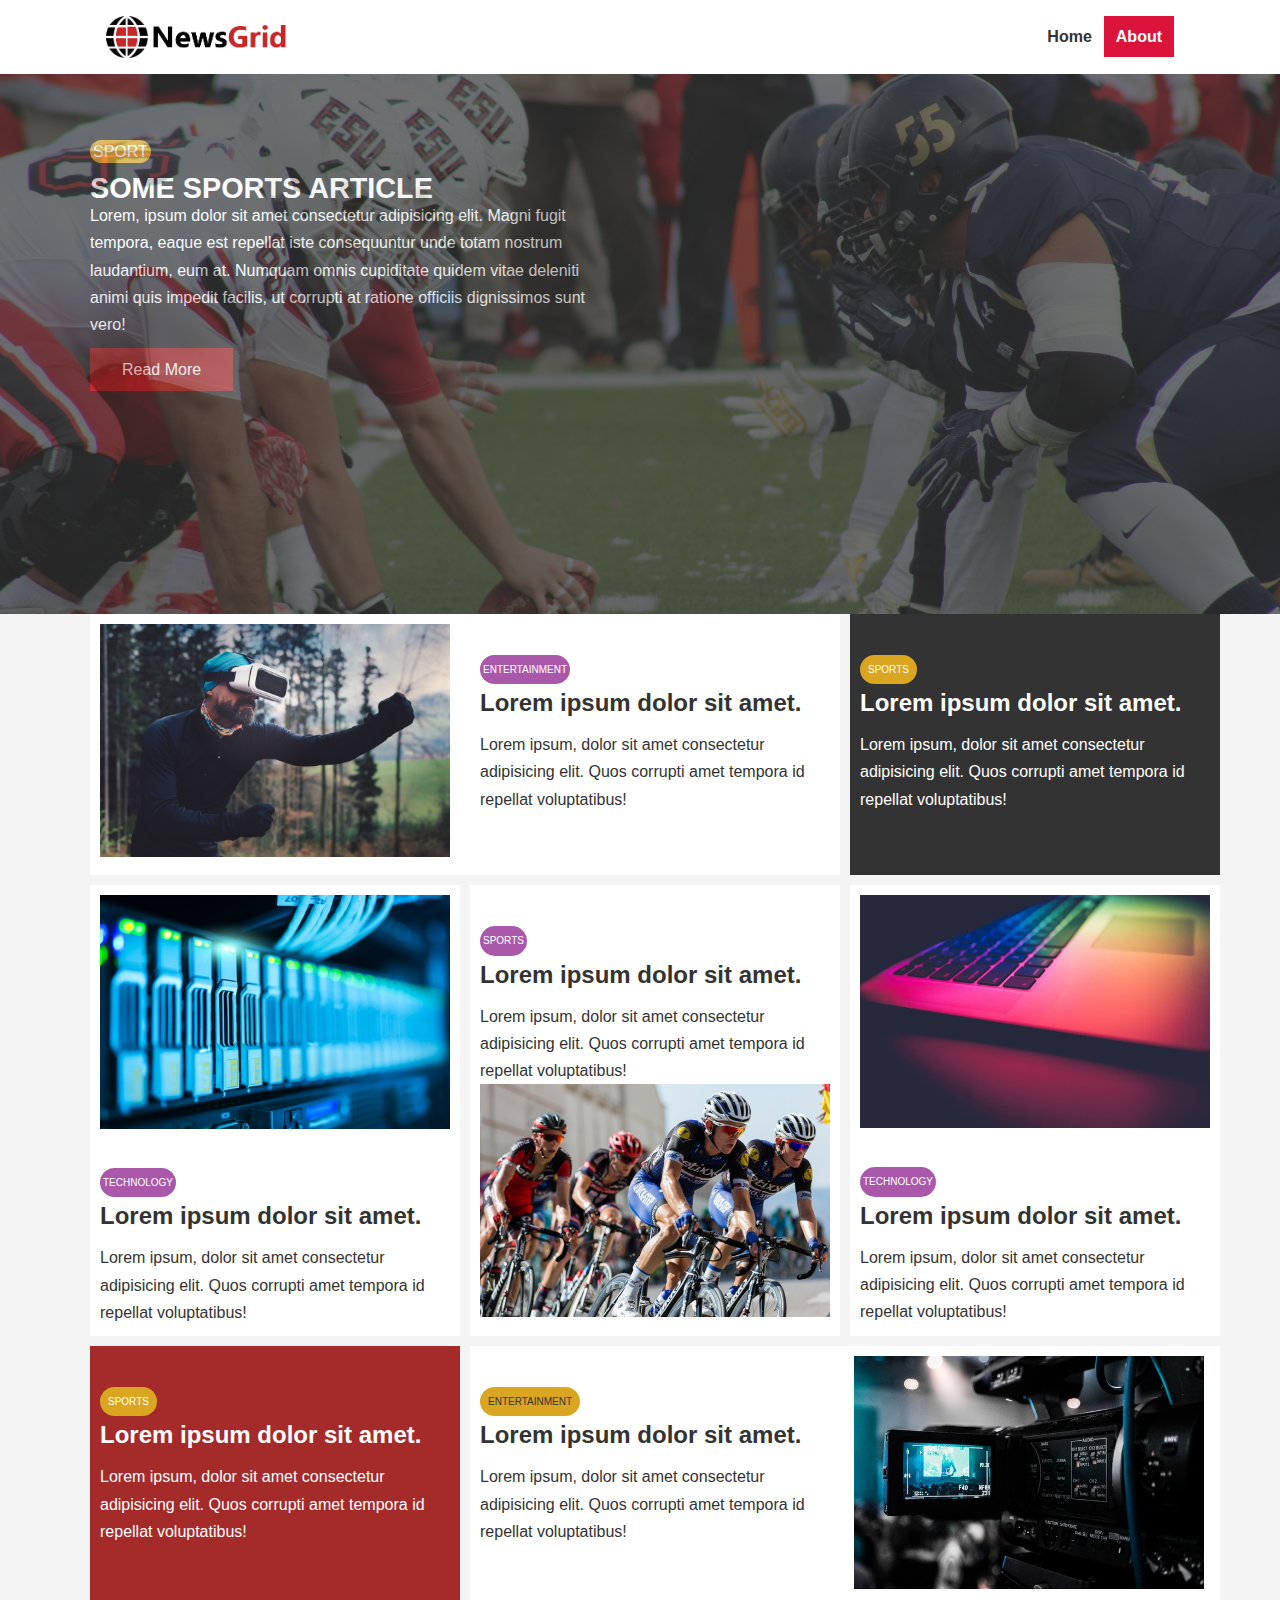
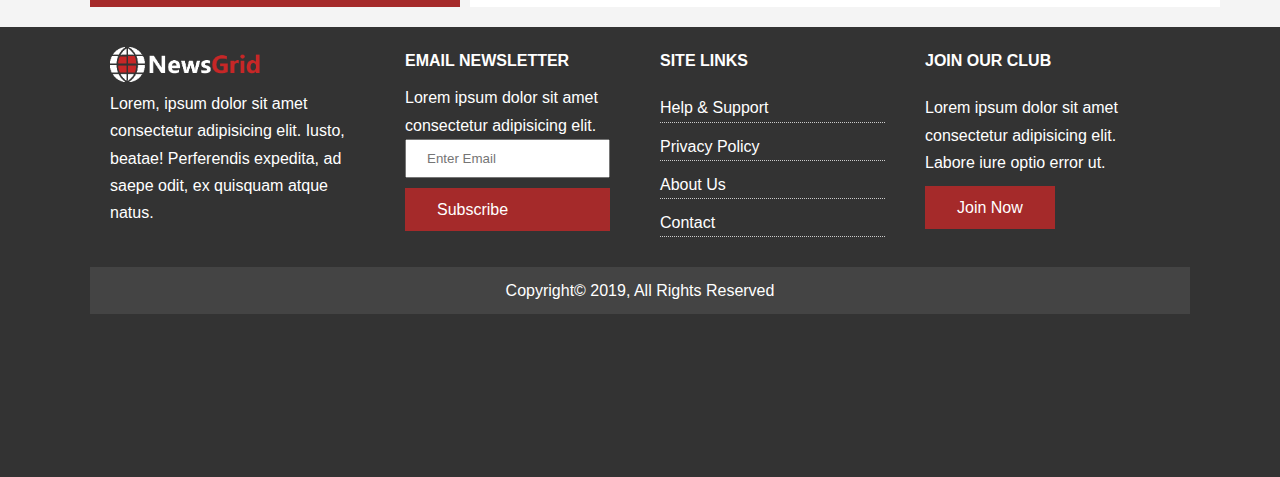
==== index.html @ 3640a7b9 "first commit" ====
<!DOCTYPE html>
<html lang="en">

<head>
  <meta charset="UTF-8">
  <meta http-equiv="X-UA-Compatible" content="IE=edge">
  <meta name="viewport" content="width=device-width, initial-scale=1.0">
  <link rel="stylesheet" href="./Css/style.css">
  <link rel="stylesheet" href="./Css/mobile.css">
  <link rel="stylesheet" href="./Css/Utilities.css">
  <link rel="stylesheet" href="https://cdnjs.cloudflare.com/ajax/libs/font-awesome/6.2.0/css/all.min.css"
    integrity="sha512-xh6O/CkQoPOWDdYTDqeRdPCVd1SpvCA9XXcUnZS2FmJNp1coAFzvtCN9BmamE+4aHK8yyUHUSCcJHgXloTyT2A=="
    crossorigin="anonymous" referrerpolicy="no-referrer" />
    <link rel="shortcut icon" type="image/x-icon" href="favicon.ico">
  <title>News Website | Welcome</title>
</head>

<body>
  <header>
    <nav id="navbar">
      <div class="container">
        <img src="img/logo.png" alt="Newslogo" class="logo">
        <div class="social-icons">
          <a href="http://facebook.com" target="_blank"><i class="fab fa-facebook fa-2x"></i></a>
          <a href="http://twitter.com" target="_blank"><i class="fab fa-twitter fa-2x"></i></a>
          <a href="http://instagram.com" target="_blank"><i class="fab fa-instagram fa-2x"></i></a>
          <a href="http://youtube.com" target="_blank"><i class="fab fa-youtube fa-2x"></i></a>
        </div>
        <ul>
          <li><a href="index.html"  >Home</a></li>
          <li><a href="about.html" class="current">About</a></li>
        </ul>
      </div>
    </nav>
    <div id="showcase">
      <div class="container">
        <div class="showcase-content">
          <span>SPORT</span>
          <h2>SOME SPORTS ARTICLE</h2>
          <p>Lorem, ipsum dolor sit amet consectetur adipisicing elit. Magni fugit tempora, eaque est repellat iste
            consequuntur unde totam nostrum laudantium, eum at. Numquam omnis cupiditate quidem vitae deleniti animi
            quis
            impedit facilis, ut corrupti at ratione officiis dignissimos sunt vero!</p>
          <a href="#" class="btn">Read More</a>
        </div>
      </div>

    </div>
  </header>
  <main>
    <article id="news-article">
      <div class="container">
        <div class="box box-1">
          <div class="article-1">
            <div class="article-img">
              <img src="./img/articles/ent1.jpg" alt="article-1">
              <div class="article1-content">
                <span class="span">ENTERTAINMENT</span>
                <h2>Lorem ipsum dolor sit amet.</h2>
                <p>Lorem ipsum, dolor sit amet consectetur adipisicing elit. Quos corrupti amet tempora id repellat
                  voluptatibus!</p>
              </div>
            </div>
          </div>
        </div>
        <div class="box box-2">
          <div class="article2-content">
            <span class="span">SPORTS</span>
            <h2>Lorem ipsum dolor sit amet.</h2>
            <p>Lorem ipsum, dolor sit amet consectetur adipisicing elit. Quos corrupti amet tempora id repellat
              voluptatibus!</p>
          </div>
        </div>
        <div class="box box-3">
          <div class="article-1">
            <div class="article-img">
              <img src="./img/articles/tech1.jpg" alt="article-1">
              <div class="article1-content">
                <span class="span">TECHNOLOGY</span>
                <h2>Lorem ipsum dolor sit amet.</h2>
                <p>Lorem ipsum, dolor sit amet consectetur adipisicing elit. Quos corrupti amet tempora id repellat
                  voluptatibus!</p>
              </div>
            </div>
          </div>
        </div>
        <div class="box box-4">
          <div class="article-1">
            <div class="article-img">
              <div class="article1-content">
                <span class="span">SPORTS</span>
                <h2>Lorem ipsum dolor sit amet.</h2>
                <p>Lorem ipsum, dolor sit amet consectetur adipisicing elit. Quos corrupti amet tempora id repellat
                  voluptatibus!</p>
              </div>
              <img src="./img/articles/sports1.jpg" alt="article-1">
            </div>
          </div>
        </div>
        <div class="box box-5">
          <div class="article-1">
            <div class="article-img">
              <img src="./img/articles/tech2.jpg" alt="article-1">
              <div class="article1-content">
                <span class="span">TECHNOLOGY</span>
                <h2>Lorem ipsum dolor sit amet.</h2>
                <p>Lorem ipsum, dolor sit amet consectetur adipisicing elit. Quos corrupti amet tempora id repellat
                  voluptatibus!</p>
              </div>
            </div>
          </div>
        </div>
        <div class="box box-6">
          <div class="article2-content">
            <span class="span">SPORTS</span>
            <h2>Lorem ipsum dolor sit amet.</h2>
            <p>Lorem ipsum, dolor sit amet consectetur adipisicing elit. Quos corrupti amet tempora id repellat
              voluptatibus!</p>
          </div>
        </div>
        <div class="box box-7">
          <div class="article-1">
            <div class="article-img">
              <div class="article-content">
                <span class="span">ENTERTAINMENT</span>
                <h2>Lorem ipsum dolor sit amet.</h2>
                <p>Lorem ipsum, dolor sit amet consectetur adipisicing elit. Quos corrupti amet tempora id repellat
                  voluptatibus!</p>
              </div>
              <img src="./img/articles/ent2.jpg" alt="article-1">
            </div>
          </div>
        </div>

      </div>

    </article>
  </main>

  <footer id="main-footer">
    <div class="container">
      <div class="item">
        <div class="item-1">
          <img src="./img/logo_light.png" alt="">
          <p>Lorem, ipsum dolor sit amet consectetur adipisicing elit. Iusto, beatae! Perferendis expedita, ad saepe
            odit, ex quisquam atque natus.
          </p>
        </div>
        <div class="item-2">
          <h2>EMAIL NEWSLETTER</h2>
          <P>Lorem ipsum dolor sit amet consectetur adipisicing elit.</P>
          <input type="email" name="email" placeholder="Enter Email">
          <a href="#" class="btn">Subscribe</a>
        </div>
        <div class="item-3">
          <h2>SITE LINKS</h2>
          <ul>
            <li> <a href="">Help & Support</a> </li>
            <li><a href="#">Privacy Policy</a></li>
            <li><a href="#">About Us</a></li>
            <li><a href="#">Contact</a></li>
          </ul>
        </div>
        <div class="item-4">
          <h2>JOIN OUR CLUB</h2>
          <p>Lorem ipsum dolor sit amet consectetur adipisicing elit. Labore iure optio error ut.</p>
          <a href="#" class="btn">Join Now</a>
        </div>
      </div>
      <div class="footer">
        <p>Copyright&copy; 2019, All Rights Reserved</p>
      </div>
    </div>
  </footer>
</body>

</html>
---- Css/style.css ----
/* css Reset */
* {
  margin: 0;
  padding: 0;
  box-sizing: border-box;
}
body {
  font-family: Arial, Helvetica, sans-serif;
  line-height: 1.7rem;
  color: #333;
  background: #f4f4f4;
}
ul {
  list-style: none;
}
a {
  text-decoration: none;
  /* color: #fff; */
}

.container {
  max-width: 1100px;
  margin: 0 auto;
}

/* navbar */
#navbar {
  background: #fff;
  position: sticky;
  top: 0;
  z-index: 2;
}

#navbar .container {
  display: grid;
  grid-template-columns: 6fr 3fr 2fr;
  padding: 1rem;
  align-items: center;
}

#navbar .logo {
  width: 180px;
}

#navbar ul {
  justify-self: end;
  display: flex;
}
#navbar ul li a {
  color: #333;
  padding: 0.75rem;
  font-weight: bold;

} 
#navbar ul li a.current
 {
  background-color: crimson;
  color: #fff;
}
#navbar ul li a:hover {
  background: #ccc;
  color: #333;
}
.social-icons a {
  color: rgb(143, 131, 131);
  margin-right: 10px;
}

/* header-showcase */
#showcase {
  position: relative;
  background-color: #333;
  height: 60vh;
  color: #fff;
}
#showcase::before {
  content: '';
  background: url(../img/featured.jpg) no-repeat center center/cover;
  position: absolute;
  top: 0;
  left: 0;
  width: 100%;
  height: 100%;
  opacity: 0.3;
  z-index: 10;
}
.showcase-content {
  width: 500px;
}
.showcase-content span {
  background: goldenrod;
  padding: 3px;
  border-radius: 20px;
}
.showcase-content h2 {
  padding-top: 10px;
  font-size: 1.8rem;
  font-weight: bold;
}
.showcase-content p {
  margin-bottom: 10px;
}
.showcase-content {
  padding-top: 4rem;
}
/* news article */
#news-article .container {
  display: grid;
  grid-template-columns: repeat(3 , 1fr);
  gap: 10px;
  margin-bottom: 20px;
}
.box {
  padding: 10px;
  /* border: 1px solid #ccc; */
  background: #fff;
}
.article-img img {
  width: 350px;
  /* height: 200px; */
}
/* .article-1 {
  display: grid;
  grid-template-columns: repeat(2 / 1fr);
} */
/* article -1  */
.article1-content {
  width: 350px;
  float: right;
  margin-top: 30px;
}
.article1-content span {
  display: inline-block;
  font-size: 10px;
  background: rgb(170, 89, 170);
  color: #fff;
  padding: 1px 3px;
  border-radius: 20px;
  margin-bottom: 5px;
}
.article1-content h2 {
  padding-bottom: 15px;
}
/* article -2 */
.article2-content {
  padding-top: 30px;
}
.article2-content span {
  display: inline-block;
  padding: 1px 8px;
  border-radius: 20px;
  font-size: 10px;
  margin-bottom: 5px;
  background: goldenrod;
}
.article2-content h2 {
  padding-bottom: 15px;
}
/* article 3 */


/* article 7 */
.article-content {
  width: 350px;
  float: left;
  margin-top: 30px;
  margin-right: 1.5rem;
}
.article-content h2 {
  padding-bottom: 15px;
}

/* boxes */
.box-1 {
  grid-column: 1 /span 2;
  grid-row: 1/ span 2;
}
.box-2 {
  grid-column: 3/ span 1;
  grid-row: 1 / span 2;
  background: #333;
  color: #fff;
}
/* .box-3 {

} */
.box-6 {
  background: #a52a2a ;
  color: #fff;
}

.box-7 {
  grid-column: 2 /span 2;
  /* grid-column: 2/ span 3; */
  
}

/* footer */
#main-footer {
  background: #333;
  height: 50vh;
  color: #fff;
}
.item {
  display: grid;
  grid-template-columns: repeat(4 , 1fr);
  padding: 20px;
}

.item .item-1 img {
width: 150px;
}
/* item-2 */
.item .item-2 {
padding: 0 30px;
}
.item .item-2 h2 {
  font-size: 1rem;
  padding-bottom: 10px;
}
.item .item-2 input {
  width: 100%;
  padding: 10px 20px;
  margin-bottom: 10px;
}
.item .item-2 .btn {
  width: 100%;
}
/* item-3 */
.item .item-3 {
  padding: 0 20px;
}
.item .item-3 h2 {
  font-size: 1rem;
  padding-bottom: 20px;
}
.item .item-3 ul li {
  margin-bottom: 10px;
  border-bottom: 1px dotted #ccc;
}
.item .item-3 ul li a {
  color: #fff;
}
.item .item-3 ul li a:hover {
color: #a52a2a;
}

/* item-4 */
.item .item-4 {
  padding: 0 20px;
}
.item .item-4 h2 {
  font-size: 1rem;
  padding-bottom: 20px;
}
.item .item-4 p {
  margin-bottom: 10px;
}
.footer {
  text-align: center;
  background-color: #444;
  padding: 10px;
  /* margin: 10px; */
}

/* about page */
/* #about-info {
  marg
} */
.about-info {
  display: grid;
  grid-template-columns: repeat(2 , 1fr);
  gap: 2rem;
}
.info-content {
  width: 750px;
  background: #fff;
  margin: 20px 0;
  padding: 20px;
}
.info-content h1 {
  font-size: 2rem;
  font-weight: bold;
  padding-bottom: 1rem;
}
.info-card {
  /* background: #f1123f; */
  background: #a52a2a;
  color: #fff;
  padding: 20px;
  margin: 20px 0;
  height: 200px;
}
.info-card p {
  padding: 20px 0;
}
.info-card .btn {
  display: block;
  text-align: center;
}
---- Css/Utilities.css ----
/* button */
.btn {
  display: inline-block;
  padding: .50rem 2rem;
  background: brown;
  color: #fff;
  cursor: pointer;
  border: none;
}
.btn-primary {
  background-color: brown;
}
.btn-primary:hover {
  background: #ccc;
}
.btn:hover {
  background-color: rgb(179, 76, 76);
  color: #fff;
}
.span {
  display: inline-block;
  padding: 1px 8px;
  border-radius: 20px;
  font-size: 10px;
  margin-bottom: 5px;
  background: goldenrod;
}
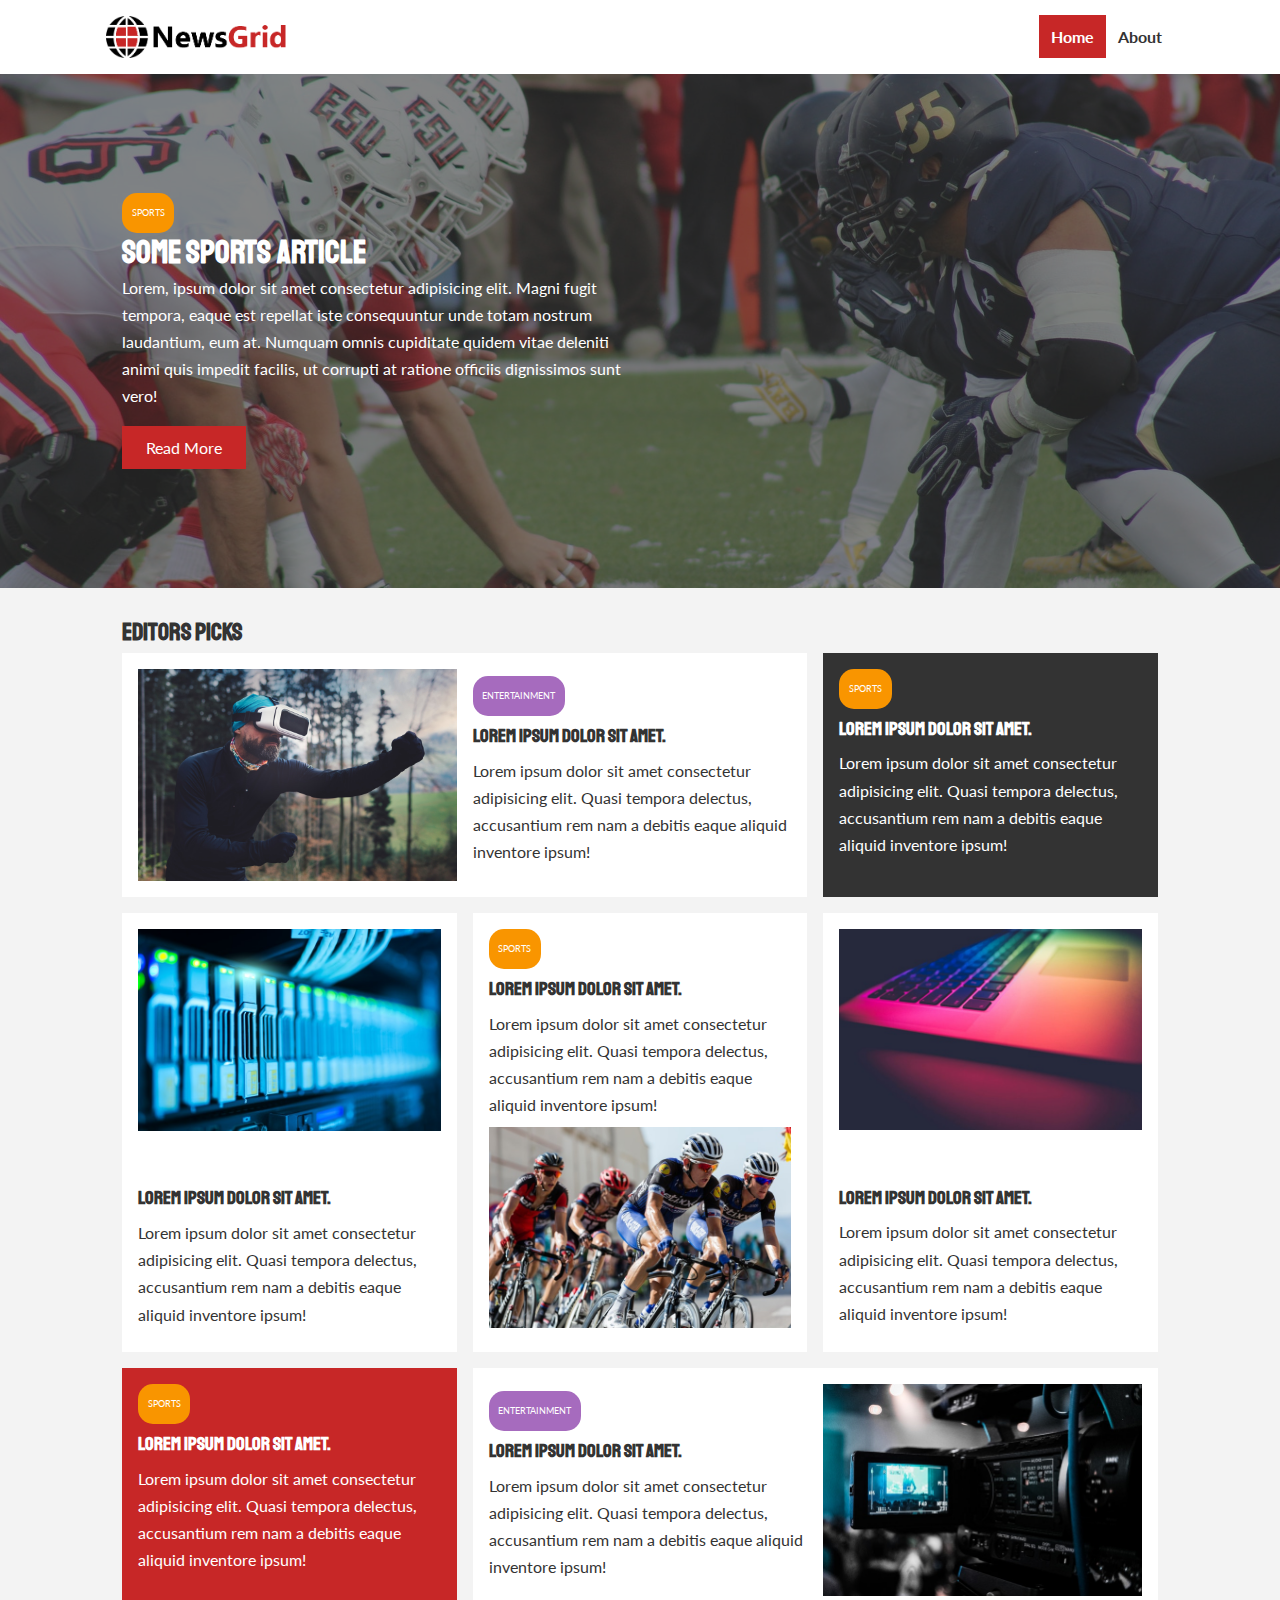
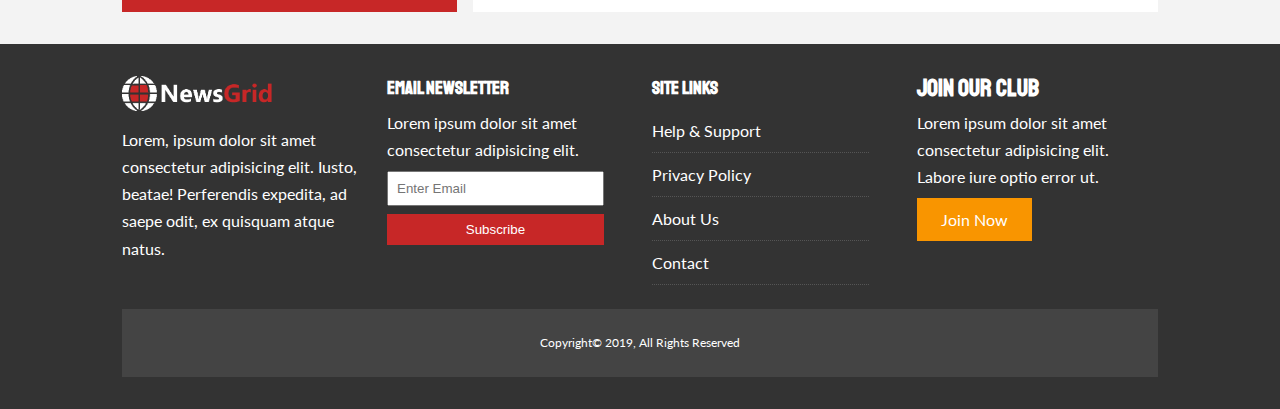
==== commit 6ecd0906: "iteration-2" ====
--- a/index.html
+++ b/index.html
@@ -8,15 +8,17 @@
   <link rel="stylesheet" href="./Css/style.css">
   <link rel="stylesheet" href="./Css/mobile.css">
   <link rel="stylesheet" href="./Css/Utilities.css">
+  <link href="https://fonts.googleapis.com/css2?family=Lato&family=Staatliches&display=swap" rel="stylesheet">
   <link rel="stylesheet" href="https://cdnjs.cloudflare.com/ajax/libs/font-awesome/6.2.0/css/all.min.css"
     integrity="sha512-xh6O/CkQoPOWDdYTDqeRdPCVd1SpvCA9XXcUnZS2FmJNp1coAFzvtCN9BmamE+4aHK8yyUHUSCcJHgXloTyT2A=="
     crossorigin="anonymous" referrerpolicy="no-referrer" />
-    <link rel="shortcut icon" type="image/x-icon" href="favicon.ico">
+  <link rel="shortcut icon" type="image/x-icon" href="favicon.ico">
   <title>News Website | Welcome</title>
 </head>
 
 <body>
   <header>
+    <!-- navbar -->
     <nav id="navbar">
       <div class="container">
         <img src="img/logo.png" alt="Newslogo" class="logo">
@@ -27,147 +29,138 @@
           <a href="http://youtube.com" target="_blank"><i class="fab fa-youtube fa-2x"></i></a>
         </div>
         <ul>
-          <li><a href="index.html"  >Home</a></li>
-          <li><a href="about.html" class="current">About</a></li>
+          <li><a class="current" href="index.html">Home</a></li>
+          <li><a href="about.html">About</a></li>
         </ul>
       </div>
     </nav>
+    <!-- showcase -->
     <div id="showcase">
       <div class="container">
-        <div class="showcase-content">
-          <span>SPORT</span>
-          <h2>SOME SPORTS ARTICLE</h2>
-          <p>Lorem, ipsum dolor sit amet consectetur adipisicing elit. Magni fugit tempora, eaque est repellat iste
-            consequuntur unde totam nostrum laudantium, eum at. Numquam omnis cupiditate quidem vitae deleniti animi
-            quis
-            impedit facilis, ut corrupti at ratione officiis dignissimos sunt vero!</p>
-          <a href="#" class="btn">Read More</a>
+        <div class="showcase-container">
+          <div class="showcase-content">
+            <div class="category category-sports">Sports
+            </div>
+            <h1>SOME SPORTS ARTICLE</h1>
+            <p>Lorem, ipsum dolor sit amet consectetur adipisicing elit. Magni fugit tempora, eaque est repellat iste
+              consequuntur unde totam nostrum laudantium, eum at. Numquam omnis cupiditate quidem vitae deleniti animi
+              quis
+              impedit facilis, ut corrupti at ratione officiis dignissimos sunt vero!</p>
+            <a href="article.html" class="btn btn-primary">Read More</a>
+          </div>
+        </div>
+      </div>
+    </div>
+    </div>
+  </header>
+  <main>
+    <section id="home-articles" class="py-2">
+      <div class="container">
+        <h2>Editors Picks</h2>
+        <div class="articles-container">
+          <article class="card">
+            <img src="./img/articles/ent1.jpg" alt="article-1">
+            <div>
+              <div class="category category-ent">Entertainment</div>
+              <h3>
+                <a href="article.html">Lorem ipsum dolor sit amet.</a>
+              </h3>
+              <p>Lorem ipsum dolor sit amet consectetur adipisicing elit. Quasi tempora delectus, accusantium rem nam a
+                debitis eaque aliquid inventore ipsum!</p>
+            </div>
+          </article>
+          <article class="card bg-dark">
+            <div class="category category-sports">Sports</div>
+            <h3>
+              <a href="article.html">Lorem ipsum dolor sit amet.</a>
+            </h3>
+            <p>Lorem ipsum dolor sit amet consectetur adipisicing elit. Quasi tempora delectus, accusantium rem nam a
+              debitis eaque aliquid inventore ipsum!</p>
+          </article>
+          <article class="card">
+            <img src="./img/articles/tech1.jpg" alt="technology">
+            <div class="category category-technology">Technology</div>
+            <h3>
+              <a href="article.html">Lorem ipsum dolor sit amet.</a>
+            </h3>
+            <p>Lorem ipsum dolor sit amet consectetur adipisicing elit. Quasi tempora delectus, accusantium rem nam a
+              debitis eaque aliquid inventore ipsum!</p>
+          </article>
+          <article class="card">
+            <div class="category category-sports">Sports</div>
+            <h3>
+              <a href="article.html">Lorem ipsum dolor sit amet.</a>
+            </h3>
+            <p>Lorem ipsum dolor sit amet consectetur adipisicing elit. Quasi tempora delectus, accusantium rem nam a
+              debitis eaque aliquid inventore ipsum!</p>
+            <img src="./img/articles/sports1.jpg" alt="sports">
+          </article>
+          <article class="card">
+            <img src="./img/articles/tech2.jpg" alt="technology">
+            <div class="category category-technology">Technology</div>
+            <h3>
+              <a href="article.html">Lorem ipsum dolor sit amet.</a>
+            </h3>
+            <p>Lorem ipsum dolor sit amet consectetur adipisicing elit. Quasi tempora delectus, accusantium rem nam a
+              debitis eaque aliquid inventore ipsum!</p>
+          </article>
+          <article class="card bg-primary">
+            <div class="category category-sports">Sports</div>
+            <h3>
+              <a href="article.html">Lorem ipsum dolor sit amet.</a>
+            </h3>
+            <p>Lorem ipsum dolor sit amet consectetur adipisicing elit. Quasi tempora delectus, accusantium rem nam a
+              debitis eaque aliquid inventore ipsum!</p>
+          </article>
+          <article class="card">
+            <div>
+              <div class="category category-ent">Entertainment</div>
+              <h3>
+                <a href="article.html">Lorem ipsum dolor sit amet.</a>
+              </h3>
+              <p>Lorem ipsum dolor sit amet consectetur adipisicing elit. Quasi tempora delectus, accusantium rem nam a
+                debitis eaque aliquid inventore ipsum!</p>
+            </div>
+            <img src="./img/articles/ent2.jpg" alt="article-1">
+          </article>
         </div>
       </div>
 
-    </div>
-  </header>
-  <main>
-    <article id="news-article">
-      <div class="container">
-        <div class="box box-1">
-          <div class="article-1">
-            <div class="article-img">
-              <img src="./img/articles/ent1.jpg" alt="article-1">
-              <div class="article1-content">
-                <span class="span">ENTERTAINMENT</span>
-                <h2>Lorem ipsum dolor sit amet.</h2>
-                <p>Lorem ipsum, dolor sit amet consectetur adipisicing elit. Quos corrupti amet tempora id repellat
-                  voluptatibus!</p>
-              </div>
-            </div>
-          </div>
-        </div>
-        <div class="box box-2">
-          <div class="article2-content">
-            <span class="span">SPORTS</span>
-            <h2>Lorem ipsum dolor sit amet.</h2>
-            <p>Lorem ipsum, dolor sit amet consectetur adipisicing elit. Quos corrupti amet tempora id repellat
-              voluptatibus!</p>
-          </div>
-        </div>
-        <div class="box box-3">
-          <div class="article-1">
-            <div class="article-img">
-              <img src="./img/articles/tech1.jpg" alt="article-1">
-              <div class="article1-content">
-                <span class="span">TECHNOLOGY</span>
-                <h2>Lorem ipsum dolor sit amet.</h2>
-                <p>Lorem ipsum, dolor sit amet consectetur adipisicing elit. Quos corrupti amet tempora id repellat
-                  voluptatibus!</p>
-              </div>
-            </div>
-          </div>
-        </div>
-        <div class="box box-4">
-          <div class="article-1">
-            <div class="article-img">
-              <div class="article1-content">
-                <span class="span">SPORTS</span>
-                <h2>Lorem ipsum dolor sit amet.</h2>
-                <p>Lorem ipsum, dolor sit amet consectetur adipisicing elit. Quos corrupti amet tempora id repellat
-                  voluptatibus!</p>
-              </div>
-              <img src="./img/articles/sports1.jpg" alt="article-1">
-            </div>
-          </div>
-        </div>
-        <div class="box box-5">
-          <div class="article-1">
-            <div class="article-img">
-              <img src="./img/articles/tech2.jpg" alt="article-1">
-              <div class="article1-content">
-                <span class="span">TECHNOLOGY</span>
-                <h2>Lorem ipsum dolor sit amet.</h2>
-                <p>Lorem ipsum, dolor sit amet consectetur adipisicing elit. Quos corrupti amet tempora id repellat
-                  voluptatibus!</p>
-              </div>
-            </div>
-          </div>
-        </div>
-        <div class="box box-6">
-          <div class="article2-content">
-            <span class="span">SPORTS</span>
-            <h2>Lorem ipsum dolor sit amet.</h2>
-            <p>Lorem ipsum, dolor sit amet consectetur adipisicing elit. Quos corrupti amet tempora id repellat
-              voluptatibus!</p>
-          </div>
-        </div>
-        <div class="box box-7">
-          <div class="article-1">
-            <div class="article-img">
-              <div class="article-content">
-                <span class="span">ENTERTAINMENT</span>
-                <h2>Lorem ipsum dolor sit amet.</h2>
-                <p>Lorem ipsum, dolor sit amet consectetur adipisicing elit. Quos corrupti amet tempora id repellat
-                  voluptatibus!</p>
-              </div>
-              <img src="./img/articles/ent2.jpg" alt="article-1">
-            </div>
-          </div>
-        </div>
-
-      </div>
-
-    </article>
+    </section>
+    
   </main>
 
-  <footer id="main-footer">
-    <div class="container">
-      <div class="item">
-        <div class="item-1">
-          <img src="./img/logo_light.png" alt="">
+  <footer id="main-footer" class="py-2">
+    <div class="container footer-container">
+        <div>
+          <img src="./img/logo_light.png" alt="newsgrid">
           <p>Lorem, ipsum dolor sit amet consectetur adipisicing elit. Iusto, beatae! Perferendis expedita, ad saepe
             odit, ex quisquam atque natus.
           </p>
         </div>
-        <div class="item-2">
-          <h2>EMAIL NEWSLETTER</h2>
+        <div>
+          <h3>EMAIL NEWSLETTER</h3>
           <P>Lorem ipsum dolor sit amet consectetur adipisicing elit.</P>
-          <input type="email" name="email" placeholder="Enter Email">
-          <a href="#" class="btn">Subscribe</a>
+          <form>
+            <input type="email" name="email" placeholder="Enter Email">
+            <input type="submit" value="Subscribe" class="btn btn-primary">
+          </form>
         </div>
-        <div class="item-3">
-          <h2>SITE LINKS</h2>
-          <ul>
+        <div>
+          <h3>SITE LINKS</h3>
+          <ul class="list">
             <li> <a href="">Help & Support</a> </li>
             <li><a href="#">Privacy Policy</a></li>
             <li><a href="#">About Us</a></li>
             <li><a href="#">Contact</a></li>
           </ul>
         </div>
-        <div class="item-4">
+        <div>
           <h2>JOIN OUR CLUB</h2>
           <p>Lorem ipsum dolor sit amet consectetur adipisicing elit. Labore iure optio error ut.</p>
-          <a href="#" class="btn">Join Now</a>
+          <a href="#" class="btn btn-secondary">Join Now</a>
         </div>
-      </div>
-      <div class="footer">
+      <div>
         <p>Copyright&copy; 2019, All Rights Reserved</p>
       </div>
     </div>
--- a/Css/style.css
+++ b/Css/style.css
@@ -1,26 +1,45 @@
+:root {
+  --primary-color:#c72727;
+  --secondary-color:#f99500;
+  --light-color:#f3f3f3;
+  --dark-color:#333;
+  --max-width:1100px;
+}
+.category {
+  --sports-color: #f99500;
+  --ent-color:#a66bbe;
+  --tech-color:#009cff;
+}
 /* css Reset */
 * {
   margin: 0;
   padding: 0;
   box-sizing: border-box;
 }
+/* main stylling */
 body {
-  font-family: Arial, Helvetica, sans-serif;
+  font-family: 'lato',sans-serif;
   line-height: 1.7rem;
   color: #333;
-  background: #f4f4f4;
+  background: var(--light-color);
 }
 ul {
   list-style: none;
 }
 a {
   text-decoration: none;
-  /* color: #fff; */
-}
-
-.container {
-  max-width: 1100px;
-  margin: 0 auto;
+  color: #333;
+}
+p {
+  margin: .5rem 0;
+}
+img {
+  width: 100%;
+}
+h1 ,h2,h3,h4 ,h5 ,h6 {
+  font-family: 'staatliches' ,cursive;
+  margin-bottom: .55rem;
+  line-height: 1.5rem;
 }
 
 /* navbar */
@@ -54,23 +73,26 @@
 } 
 #navbar ul li a.current
  {
-  background-color: crimson;
+  background-color: var(--primary-color);
   color: #fff;
 }
 #navbar ul li a:hover {
-  background: #ccc;
-  color: #333;
-}
-.social-icons a {
-  color: rgb(143, 131, 131);
-  margin-right: 10px;
+  background: var(--light-color);
+  color: var(--dark-color);
+}
+#navbar .social-icons {
+  align-self: center;
+}
+#navbar .social-icons i {
+  color: #777;
+  margin-right: .5rem;
 }
 
 /* header-showcase */
 #showcase {
   position: relative;
-  background-color: #333;
-  height: 60vh;
+  background-color: var(--dark-color);
+  padding: 2rem;
   color: #fff;
 }
 #showcase::before {
@@ -81,187 +103,72 @@
   left: 0;
   width: 100%;
   height: 100%;
-  opacity: 0.3;
-  z-index: 10;
-}
-.showcase-content {
-  width: 500px;
-}
-.showcase-content span {
-  background: goldenrod;
-  padding: 3px;
-  border-radius: 20px;
-}
-.showcase-content h2 {
-  padding-top: 10px;
-  font-size: 1.8rem;
-  font-weight: bold;
-}
-.showcase-content p {
-  margin-bottom: 10px;
-}
-.showcase-content {
-  padding-top: 4rem;
-}
-/* news article */
-#news-article .container {
+  opacity: 0.4;
+}
+#showcase .showcase-container {
+display: grid;
+grid-template-columns: repeat(2 , 1fr);
+justify-content: center;
+align-items: center;
+height: 50vh;
+}
+#showcase .showcase-content {
+  z-index: 1;
+}
+#showcase .showcase-content p {
+  margin-bottom: 1rem;
+}
+/* home article */
+#home-articles .articles-container {
   display: grid;
   grid-template-columns: repeat(3 , 1fr);
-  gap: 10px;
-  margin-bottom: 20px;
-}
-.box {
-  padding: 10px;
-  /* border: 1px solid #ccc; */
-  background: #fff;
-}
-.article-img img {
-  width: 350px;
-  /* height: 200px; */
-}
-/* .article-1 {
-  display: grid;
-  grid-template-columns: repeat(2 / 1fr);
-} */
-/* article -1  */
-.article1-content {
-  width: 350px;
-  float: right;
-  margin-top: 30px;
-}
-.article1-content span {
-  display: inline-block;
-  font-size: 10px;
-  background: rgb(170, 89, 170);
-  color: #fff;
-  padding: 1px 3px;
-  border-radius: 20px;
-  margin-bottom: 5px;
-}
-.article1-content h2 {
-  padding-bottom: 15px;
-}
-/* article -2 */
-.article2-content {
-  padding-top: 30px;
-}
-.article2-content span {
-  display: inline-block;
-  padding: 1px 8px;
-  border-radius: 20px;
-  font-size: 10px;
-  margin-bottom: 5px;
-  background: goldenrod;
-}
-.article2-content h2 {
-  padding-bottom: 15px;
-}
-/* article 3 */
-
-
-/* article 7 */
-.article-content {
-  width: 350px;
-  float: left;
-  margin-top: 30px;
-  margin-right: 1.5rem;
-}
-.article-content h2 {
-  padding-bottom: 15px;
-}
-
-/* boxes */
-.box-1 {
-  grid-column: 1 /span 2;
-  grid-row: 1/ span 2;
-}
-.box-2 {
-  grid-column: 3/ span 1;
-  grid-row: 1 / span 2;
-  background: #333;
-  color: #fff;
-}
-/* .box-3 {
-
-} */
-.box-6 {
-  background: #a52a2a ;
-  color: #fff;
-}
-
-.box-7 {
-  grid-column: 2 /span 2;
-  /* grid-column: 2/ span 3; */
-  
+  gap: 1rem;
+}
+#home-articles .articles-container > *:first-child,
+#home-articles .articles-container > *:last-child{
+  display: grid;
+  grid-template-columns: repeat(2 ,1fr);
+  gap: 1rem;
+  align-items: center;
+  grid-column: 1 / span 2;
+}
+#home-articles .articles-container > *:last-child  {
+  grid-column: 2/span 2;
 }
 
 /* footer */
 #main-footer {
-  background: #333;
-  height: 50vh;
-  color: #fff;
-}
-.item {
-  display: grid;
-  grid-template-columns: repeat(4 , 1fr);
-  padding: 20px;
-}
-
-.item .item-1 img {
+  background: var(--dark-color);
+  color: #fff;
+}
+#main-footer img {
 width: 150px;
 }
-/* item-2 */
-.item .item-2 {
-padding: 0 30px;
-}
-.item .item-2 h2 {
-  font-size: 1rem;
-  padding-bottom: 10px;
-}
-.item .item-2 input {
-  width: 100%;
-  padding: 10px 20px;
-  margin-bottom: 10px;
-}
-.item .item-2 .btn {
-  width: 100%;
-}
-/* item-3 */
-.item .item-3 {
-  padding: 0 20px;
-}
-.item .item-3 h2 {
-  font-size: 1rem;
-  padding-bottom: 20px;
-}
-.item .item-3 ul li {
-  margin-bottom: 10px;
-  border-bottom: 1px dotted #ccc;
-}
-.item .item-3 ul li a {
-  color: #fff;
-}
-.item .item-3 ul li a:hover {
-color: #a52a2a;
-}
-
-/* item-4 */
-.item .item-4 {
-  padding: 0 20px;
-}
-.item .item-4 h2 {
-  font-size: 1rem;
-  padding-bottom: 20px;
-}
-.item .item-4 p {
-  margin-bottom: 10px;
-}
-.footer {
+#main-footer a {
+  color: #fff;
+}
+#main-footer .footer-container {
+  display: grid;
+  grid-template-columns: repeat(4 ,1fr);
+  gap: 1.5rem;
+}
+#main-footer .footer-container > *:last-child {
+  grid-column: 1/span 4;
   text-align: center;
   background-color: #444;
-  padding: 10px;
-  /* margin: 10px; */
-}
+  padding: .75rem;
+  font-size: .75rem;
+}
+#main-footer .footer-container input[type='email'] {
+  width: 90%;
+  padding: .5rem;
+  margin-bottom: .5rem;
+}
+#main-footer .footer-container input[type='submit'] {
+  width: 90%;
+}
+
+
 
 /* about page */
 /* #about-info {
--- a/Css/Utilities.css
+++ b/Css/Utilities.css
@@ -1,27 +1,98 @@
+.container {
+  max-width: var(--max-width);
+  margin: auto;
+  padding: 0 2rem;
+  overflow: hidden;
+}
+/* category */
+.category {
+  display: inline-block;
+  color: #fff;
+  font-size: .55rem;
+  text-transform: uppercase;
+  padding: .4rem .6rem;
+  border-radius: 15px;
+  margin-bottom: .5rem;
+}
+.category-sports { background: var(--sports-color); }
+.category-ent { background: var(--ent-color); }
+.category-tech { background: var(--tech-color); }
+
 /* button */
 .btn {
   display: inline-block;
-  padding: .50rem 2rem;
-  background: brown;
+  padding: .50rem 1.5rem;
+  background: var(--dark-color);
   color: #fff;
   cursor: pointer;
   border: none;
 }
-.btn-primary {
-  background-color: brown;
+.btn-light {background: var(--light-color);}
+.btn-primary {background: var(--primary-color);}
+.btn-secondary {background: var(--secondary-color);}
+.btn:hover {
+  opacity: .9;
 }
-.btn-primary:hover {
-  background: #ccc;
+.btn-block {
+  display: block;
+  width: 100%;
+  text-align: center;
 }
-.btn:hover {
-  background-color: rgb(179, 76, 76);
+/* cards */
+.card {
+  background: #fff;
+  padding: 1rem;
+}
+/* backgrounds */
+.bg-dark {background: var(--dark-color);
   color: #fff;
 }
-.span {
-  display: inline-block;
-  padding: 1px 8px;
-  border-radius: 20px;
-  font-size: 10px;
-  margin-bottom: 5px;
-  background: goldenrod;
+.bg-primary {background: var(--primary-color);
+  color: #fff;
+}
+.bg-secondary {background: var(--secondary-color);
+  color: #fff;
+}
+.bg-dark h1,
+.bg-dark h2,
+.bg-dark h3,
+.bg-dark a,
+.bg-primary h1,
+.bg-primary h2,
+.bg-primary h3,
+.bg-primary a,
+.bg-secondary h1,
+.bg-secondary h2,
+.bg-secondary h3,
+.bg-secondary a {
+  color: #fff;
+}
+/* padding classes */
+
+.py-1 {
+  padding: 1.5rem 0;
+}
+.py-2 {
+  padding: 2rem 0;
+}
+.py-3 {
+  padding: 3rem 0;
+}
+.p-1 {
+  padding: 1.5rem;
+}
+.py-2 {
+  padding: 2rem;
+}
+.p-3 {
+  padding: 3rem;
+}
+/* list style */
+.list li {
+  padding: .5rem 0;
+  border-bottom: #555 1px dotted ;
+  width: 90%;
+}
+.list li a:hover {
+  color: var(--primary-color)!important;
 }